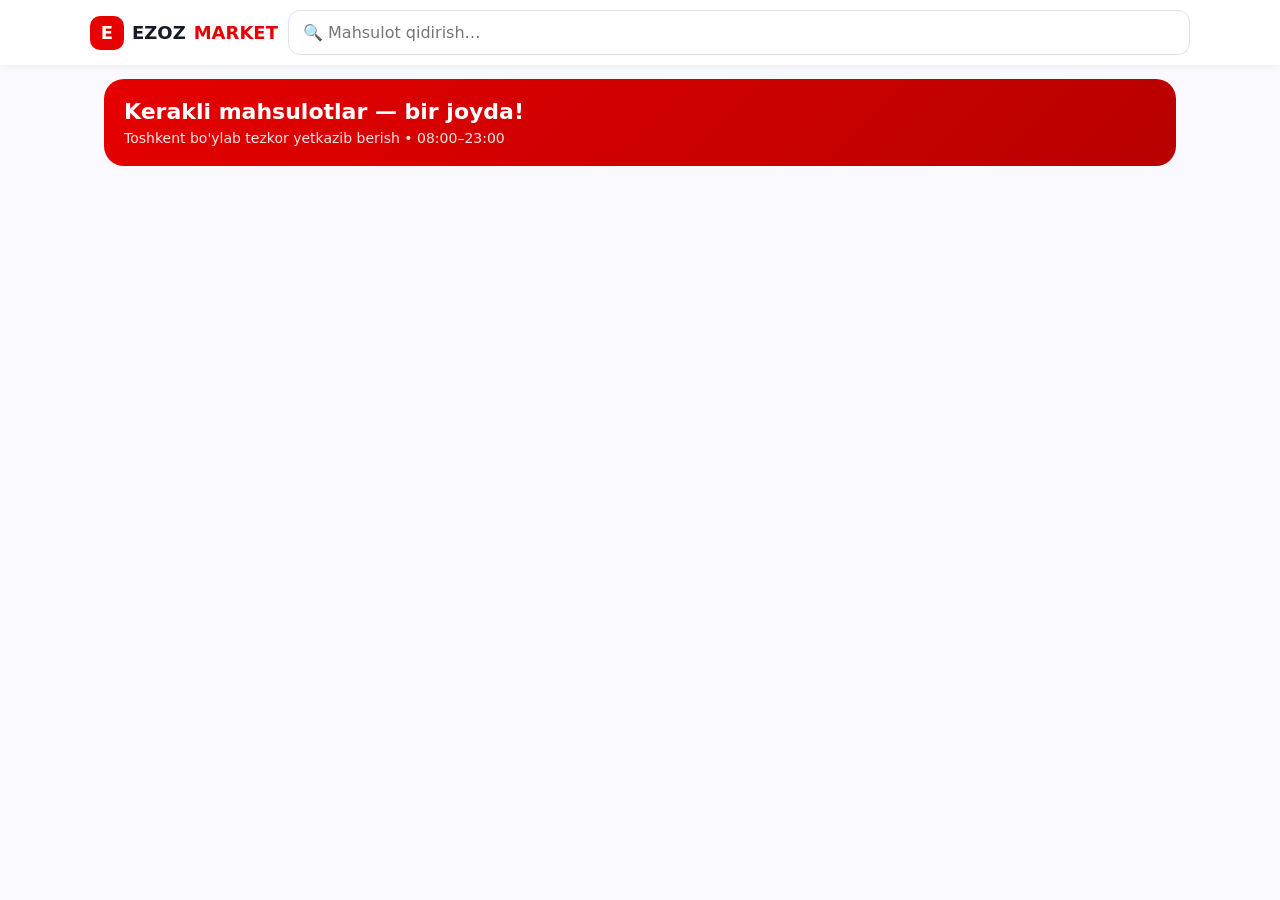
==== index.html @ 9c2b8664 "Created files" ====
<!DOCTYPE html>
<html lang="uz">

<head>
  <meta charset="utf-8">
  <meta name="viewport" content="width=device-width,initial-scale=1,viewport-fit=cover">
  <title>EZOZ MARKET — onlayn supermarket</title>
  <script src="https://telegram.org/js/telegram-web-app.js"></script>
  <style>
    :root {
      --red: #e60000;
      --dark: #b70100;
      --bg: #f9f9ff;
      --card: #fff;
      --tx: #141b2b;
      --mut: #6b7280;
      --soft: #e9edff;
      --ok: #006645
    }

    * {
      box-sizing: border-box;
      margin: 0
    }

    body {
      font-family: system-ui, -apple-system, "Segoe UI", sans-serif;
      background: var(--bg);
      color: var(--tx);
      padding-bottom: 90px
    }

    header {
      background: #fff;
      position: sticky;
      top: 0;
      z-index: 5;
      box-shadow: 0 1px 8px #0001;
      padding: 10px 14px
    }

    .top {
      display: flex;
      align-items: center;
      gap: 10px;
      max-width: 1100px;
      margin: auto
    }

    .logo {
      display: flex;
      align-items: center;
      gap: 8px;
      font-weight: 900;
      font-size: 18px;
      white-space: nowrap
    }

    .logo i {
      background: var(--red);
      color: #fff;
      border-radius: 10px;
      width: 34px;
      height: 34px;
      display: grid;
      place-items: center;
      font-style: normal
    }

    .logo b {
      color: var(--red)
    }

    input,
    textarea,
    select {
      width: 100%;
      padding: 12px 14px;
      border: 1.5px solid #dde3f5;
      border-radius: 12px;
      font: inherit;
      background: #fff
    }

    input:focus,
    textarea:focus {
      outline: none;
      border-color: var(--red)
    }

    main {
      max-width: 1100px;
      margin: auto;
      padding: 14px
    }

    .hero {
      background: linear-gradient(135deg, var(--red), var(--dark));
      color: #fff;
      border-radius: 20px;
      padding: 20px;
      margin-bottom: 14px
    }

    .hero h1 {
      font-size: 22px;
      margin-bottom: 6px
    }

    .hero p {
      opacity: .9;
      font-size: 14px
    }

    .chips {
      display: flex;
      gap: 8px;
      overflow-x: auto;
      padding-bottom: 6px;
      margin-bottom: 12px
    }

    .chip {
      border: 0;
      background: #fff;
      padding: 9px 15px;
      border-radius: 99px;
      font: 600 14px inherit;
      white-space: nowrap;
      cursor: pointer;
      box-shadow: 0 1px 4px #0001
    }

    .chip.on {
      background: var(--red);
      color: #fff
    }

    .grid {
      display: grid;
      grid-template-columns: repeat(auto-fill, minmax(160px, 1fr));
      gap: 12px
    }

    .p {
      background: var(--card);
      border-radius: 18px;
      padding: 12px;
      display: flex;
      flex-direction: column;
      box-shadow: 0 1px 6px #0000000d
    }

    .p .e {
      background: var(--soft);
      border-radius: 14px;
      height: 90px;
      display: grid;
      place-items: center;
      font-size: 46px;
      margin-bottom: 8px
    }

    .p small {
      color: var(--mut);
      font-size: 12px
    }

    .p h3 {
      font-size: 14px;
      margin: 2px 0 6px;
      flex: 1;
      line-height: 1.3
    }

    .p .pr {
      font-weight: 800;
      margin-bottom: 8px
    }

    .btn {
      border: 0;
      background: var(--red);
      color: #fff;
      padding: 11px;
      border-radius: 12px;
      font: 700 14px inherit;
      cursor: pointer;
      width: 100%
    }

    .btn:disabled {
      opacity: .5
    }

    .qty {
      display: flex;
      align-items: center;
      justify-content: space-between;
      background: var(--soft);
      border-radius: 12px
    }

    .qty button {
      border: 0;
      background: none;
      font: 700 20px inherit;
      width: 42px;
      height: 40px;
      cursor: pointer;
      color: var(--dark)
    }

    .bar {
      position: fixed;
      left: 0;
      right: 0;
      bottom: 0;
      padding: 12px 14px calc(12px + env(safe-area-inset-bottom));
      background: #fff;
      box-shadow: 0 -2px 12px #0002;
      z-index: 6;
      display: none
    }

    .bar .btn {
      max-width: 1100px;
      margin: auto;
      display: flex;
      justify-content: space-between;
      padding: 14px 18px;
      font-size: 16px
    }

    .sheet {
      position: fixed;
      inset: 0;
      background: #0007;
      z-index: 10;
      display: none;
      align-items: flex-end;
      justify-content: center
    }

    .sheet.on {
      display: flex
    }

    .sh {
      background: var(--bg);
      width: 100%;
      max-width: 560px;
      max-height: 92vh;
      overflow: auto;
      border-radius: 22px 22px 0 0;
      padding: 18px
    }

    .sh h2 {
      margin-bottom: 12px;
      display: flex;
      justify-content: space-between;
      align-items: center
    }

    .x {
      border: 0;
      background: var(--soft);
      width: 34px;
      height: 34px;
      border-radius: 50%;
      font-size: 16px;
      cursor: pointer
    }

    .row {
      display: flex;
      gap: 10px;
      align-items: center;
      background: #fff;
      border-radius: 14px;
      padding: 10px;
      margin-bottom: 8px
    }

    .row .n {
      flex: 1;
      font-size: 14px;
      font-weight: 600
    }

    .row .n small {
      display: block;
      color: var(--mut);
      font-weight: 400
    }

    .row .qty {
      width: 116px
    }

    .sum {
      background: #fff;
      border-radius: 14px;
      padding: 12px;
      margin: 12px 0;
      font-size: 14px
    }

    .sum div {
      display: flex;
      justify-content: space-between;
      padding: 3px 0
    }

    .sum .t {
      font-weight: 900;
      font-size: 18px;
      color: var(--dark);
      border-top: 1px dashed #ccd;
      margin-top: 6px;
      padding-top: 8px
    }

    label {
      display: block;
      font: 600 13px inherit;
      margin: 10px 0 5px;
      color: #444
    }

    .pay {
      display: grid;
      grid-template-columns: 1fr 1fr;
      gap: 8px
    }

    .pay label {
      margin: 0;
      border: 1.5px solid #dde3f5;
      border-radius: 12px;
      padding: 11px;
      text-align: center;
      cursor: pointer;
      background: #fff
    }

    .pay input {
      display: none
    }

    .pay input:checked+span {
      color: var(--red);
      font-weight: 800
    }

    .pay label:has(input:checked) {
      border-color: var(--red);
      background: #fff0f0
    }

    .steps {
      display: flex;
      justify-content: space-between;
      margin: 18px 0
    }

    .st {
      flex: 1;
      text-align: center;
      font-size: 11px;
      color: var(--mut);
      position: relative
    }

    .st:before {
      content: "";
      position: absolute;
      top: 13px;
      left: -50%;
      width: 100%;
      height: 3px;
      background: #dde3f5
    }

    .st:first-child:before {
      display: none
    }

    .st i {
      display: grid;
      place-items: center;
      width: 28px;
      height: 28px;
      border-radius: 50%;
      background: #dde3f5;
      margin: 0 auto 5px;
      position: relative;
      font-style: normal;
      font-size: 13px
    }

    .st.d i,
    .st.d:before {
      background: var(--ok);
      color: #fff
    }

    .st.d {
      color: var(--ok);
      font-weight: 700
    }

    .st.c i {
      background: var(--red);
      color: #fff
    }

    .st.c {
      color: var(--red);
      font-weight: 700
    }

    .empty {
      text-align: center;
      color: var(--mut);
      padding: 40px 0
    }

    .tgb {
      display: block;
      text-align: center;
      background: #229ed9;
      color: #fff;
      padding: 12px;
      border-radius: 12px;
      text-decoration: none;
      font-weight: 700;
      margin-top: 12px
    }
  </style>
</head>

<body>
  <header>
    <div class="top">
      <div class="logo"><i>E</i>EZOZ <b>MARKET</b></div>
      <input id="q" placeholder="🔍 Mahsulot qidirish…">
    </div>
  </header>

  <main>
    <div class="hero">
      <h1>Kerakli mahsulotlar — bir joyda!</h1>
      <p id="heroP">Toshkent bo'ylab tezkor yetkazib berish • 08:00–23:00</p>
    </div>
    <div id="track" style="display:none"></div>
    <div class="chips" id="chips"></div>
    <div class="grid" id="grid"></div>
  </main>

  <div class="bar" id="bar"><button class="btn" onclick="openCart()"><span>🛒 Savat · <span id="bc">0</span>
        ta</span><span id="bt">0 so'm</span></button></div>

  <div class="sheet" id="cartSheet" onclick="if(event.target===this)closeS()">
    <div class="sh">
      <h2>🛒 Savat <button class="x" onclick="closeS()">✕</button></h2>
      <div id="cartList"></div>
      <div class="sum" id="sum"></div>
      <div id="form">
        <label>Ism</label><input id="fn" autocomplete="name">
        <label>Telefon</label><input id="fp" type="tel" placeholder="+998 90 123 45 67" autocomplete="tel">
        <label>Manzil (ko'cha, uy, xonadon, mo'ljal)</label><textarea id="fa" rows="2"></textarea>
        <label>Kuryer uchun izoh (ixtiyoriy)</label><input id="fc" placeholder="Masalan: domofon kodi 45K">
        <label>To'lov usuli</label>
        <div class="pay">
          <label><input type="radio" name="pay" value="cash" checked><span>💵 Naqd pul</span></label>
          <label><input type="radio" name="pay" value="card"><span>💳 Karta orqali</span></label>
        </div>
        <button class="btn" id="go" style="margin-top:16px;padding:15px;font-size:16px" onclick="order()">Buyurtma
          berish</button>
        <p id="err" style="color:var(--red);font-size:13px;margin-top:8px"></p>
      </div>
    </div>
  </div>

  <script>
    const tg = window.Telegram && Telegram.WebApp; if (tg) { tg.ready(); tg.expand() }
    const $ = id => document.getElementById(id), fmt = n => n.toLocaleString("ru-RU").replace(/,/g, " ") + " so'm";
    const ls = { get: k => { try { return JSON.parse(localStorage.getItem(k)) } catch (e) { return null } }, set: (k, v) => { try { localStorage.setItem(k, JSON.stringify(v)) } catch (e) { } } };
    let P = [], cart = ls.get("cart") || {}, cat = "Barchasi", cfg = { fee: 10000, free_from: 150000 }, timer;

    async function init() {
      cfg = await (await fetch("/api/config")).json();
      P = await (await fetch("/api/products")).json();
      $("heroP").textContent = `${cfg.free_from.toLocaleString("ru-RU")} so'mdan yuqori buyurtmada yetkazish bepul • ${cfg.phone}`;
      const u = ls.get("user") || {}; $("fn").value = u.name || (tg && tg.initDataUnsafe.user ? tg.initDataUnsafe.user.first_name : "") || ""; $("fp").value = u.phone || ""; $("fa").value = u.address || "";
      cart = Object.fromEntries(Object.entries(cart).filter(([id]) => P.some(p => p.id == id)));
      draw(); bar(); const lo = ls.get("last"); if (lo) track(lo)
    }
    function draw() {
      const cats = ["Barchasi", ...new Set(P.map(p => p.category))];
      $("chips").innerHTML = cats.map(c => `<button class="chip ${c == cat ? "on" : ""}" onclick="cat='${c.replace(/'/g, "\\'")}';draw()">${c}</button>`).join("");
      const s = $("q").value.toLowerCase();
      const L = P.filter(p => (cat == "Barchasi" || p.category == cat) && p.name.toLowerCase().includes(s));
      $("grid").innerHTML = L.length ? L.map(p => `<div class="p"><div class="e">${p.emoji}</div><small>${p.category}</small><h3>${p.name}</h3><div class="pr">${fmt(p.price)}</div>${ctl(p.id)}</div>`).join("") : `<div class="empty" style="grid-column:1/-1">Hech narsa topilmadi</div>`;
    }
    const ctl = id => cart[id] ? `<div class="qty"><button onclick="add(${id},-1)">−</button><b>${cart[id]}</b><button onclick="add(${id},1)">+</button></div>` : `<button class="btn" onclick="add(${id},1)">Savatga</button>`;
    function add(id, d) { cart[id] = (cart[id] || 0) + d; if (cart[id] <= 0) delete cart[id]; ls.set("cart", cart); draw(); bar(); if ($("cartSheet").classList.contains("on")) openCart() }
    const sub = () => Object.entries(cart).reduce((s, [id, q]) => s + P.find(p => p.id == id).price * q, 0);
    function bar() { const n = Object.values(cart).reduce((a, b) => a + b, 0); $("bar").style.display = n ? "block" : "none"; $("bc").textContent = n; $("bt").textContent = fmt(sub()) }
    function openCart() {
      const ids = Object.keys(cart);
      if (!ids.length) { closeS(); return }
      $("cartList").innerHTML = ids.map(id => { const p = P.find(x => x.id == id); return `<div class="row"><span style="font-size:28px">${p.emoji}</span><div class="n">${p.name}<small>${fmt(p.price)}</small></div><div class="qty"><button onclick="add(${id},-1)">−</button><b>${cart[id]}</b><button onclick="add(${id},1)">+</button></div></div>` }).join("");
      const s = sub(), f = s >= cfg.free_from ? 0 : cfg.fee;
      $("sum").innerHTML = `<div><span>Mahsulotlar</span><span>${fmt(s)}</span></div><div><span>Yetkazib berish</span><span>${f ? fmt(f) : "Bepul 🎉"}</span></div><div class="t"><span>Jami</span><span>${fmt(s + f)}</span></div>`;
      $("cartSheet").classList.add("on")
    }
    const closeS = () => $("cartSheet").classList.remove("on");
    async function order() {
      $("err").textContent = ""; $("go").disabled = true;
      const body = {
        name: $("fn").value, phone: $("fp").value, address: $("fa").value, comment: $("fc").value,
        payment: document.querySelector("[name=pay]:checked").value, initData: tg ? tg.initData : "",
        items: Object.entries(cart).map(([id, qty]) => ({ id: +id, qty }))
      };
      try {
        const r = await fetch("/api/order", { method: "POST", headers: { "Content-Type": "application/json" }, body: JSON.stringify(body) });
        const d = await r.json(); if (!r.ok) throw new Error(d.error || "Xatolik");
        ls.set("user", { name: body.name, phone: body.phone, address: body.address });
        const o = { id: d.id, phone: body.phone, linked: d.linked }; ls.set("last", o);
        cart = {}; ls.set("cart", cart); draw(); bar(); closeS(); track(o); scrollTo({ top: 0, behavior: "smooth" })
      } catch (e) { $("err").textContent = e.message }
      $("go").disabled = false
    }
    const STEPS = ["Yuborildi", "Qabul", "Tayyorlanmoqda", "Yo'lda", "Yetkazildi"], IDX = { new: 0, accepted: 1, preparing: 2, assigned: 2, delivering: 3, delivered: 4 };
    async function track(o) {
      clearTimeout(timer);
      try {
        const r = await fetch(`/api/order/${o.id}?phone=${encodeURIComponent(o.phone)}`); if (!r.ok) { $("track").style.display = "none"; return }
        const d = await r.json(), i = IDX[d.status] ?? 0, bad = d.status == "cancelled";
        $("track").style.display = "block";
        $("track").innerHTML = `<div class="sum" style="margin:0 0 14px"><div><b>Buyurtma #${d.id}</b><b>${fmt(d.total)}</b></div>
      ${bad ? `<p style="color:var(--red);font-weight:700;margin:8px 0">❌ Bekor qilindi</p>` : `<div class="steps">${STEPS.map((s, k) => `<div class="st ${k < i || d.status == "delivered" ? "d" : k == i ? "c" : ""}"><i>${k < i || d.status == "delivered" ? "✓" : k + 1}</i>${s}</div>`).join("")}</div>
      <p style="text-align:center;font-weight:700">${d.text}</p>`}
      ${d.courier ? `<p style="text-align:center;font-size:14px;margin-top:6px">🧑‍✈️ Kuryer: ${d.courier.name} ${d.courier.phone ? `<a href="tel:${d.courier.phone}">${d.courier.phone}</a>` : ""}</p>` : ""}
      ${d.status == "delivered" || bad ? `<button class="x" style="width:auto;padding:0 14px;margin-top:8px" onclick="ls.set('last',null);$('track').style.display='none'">Yopish</button>` : ""}</div>`;
        if (d.status != "delivered" && !bad) timer = setTimeout(() => track(o), 8000)
      } catch (e) { timer = setTimeout(() => track(o), 15000) }
    }
    $("q").oninput = draw; init();
  </script>
</body>

</html>
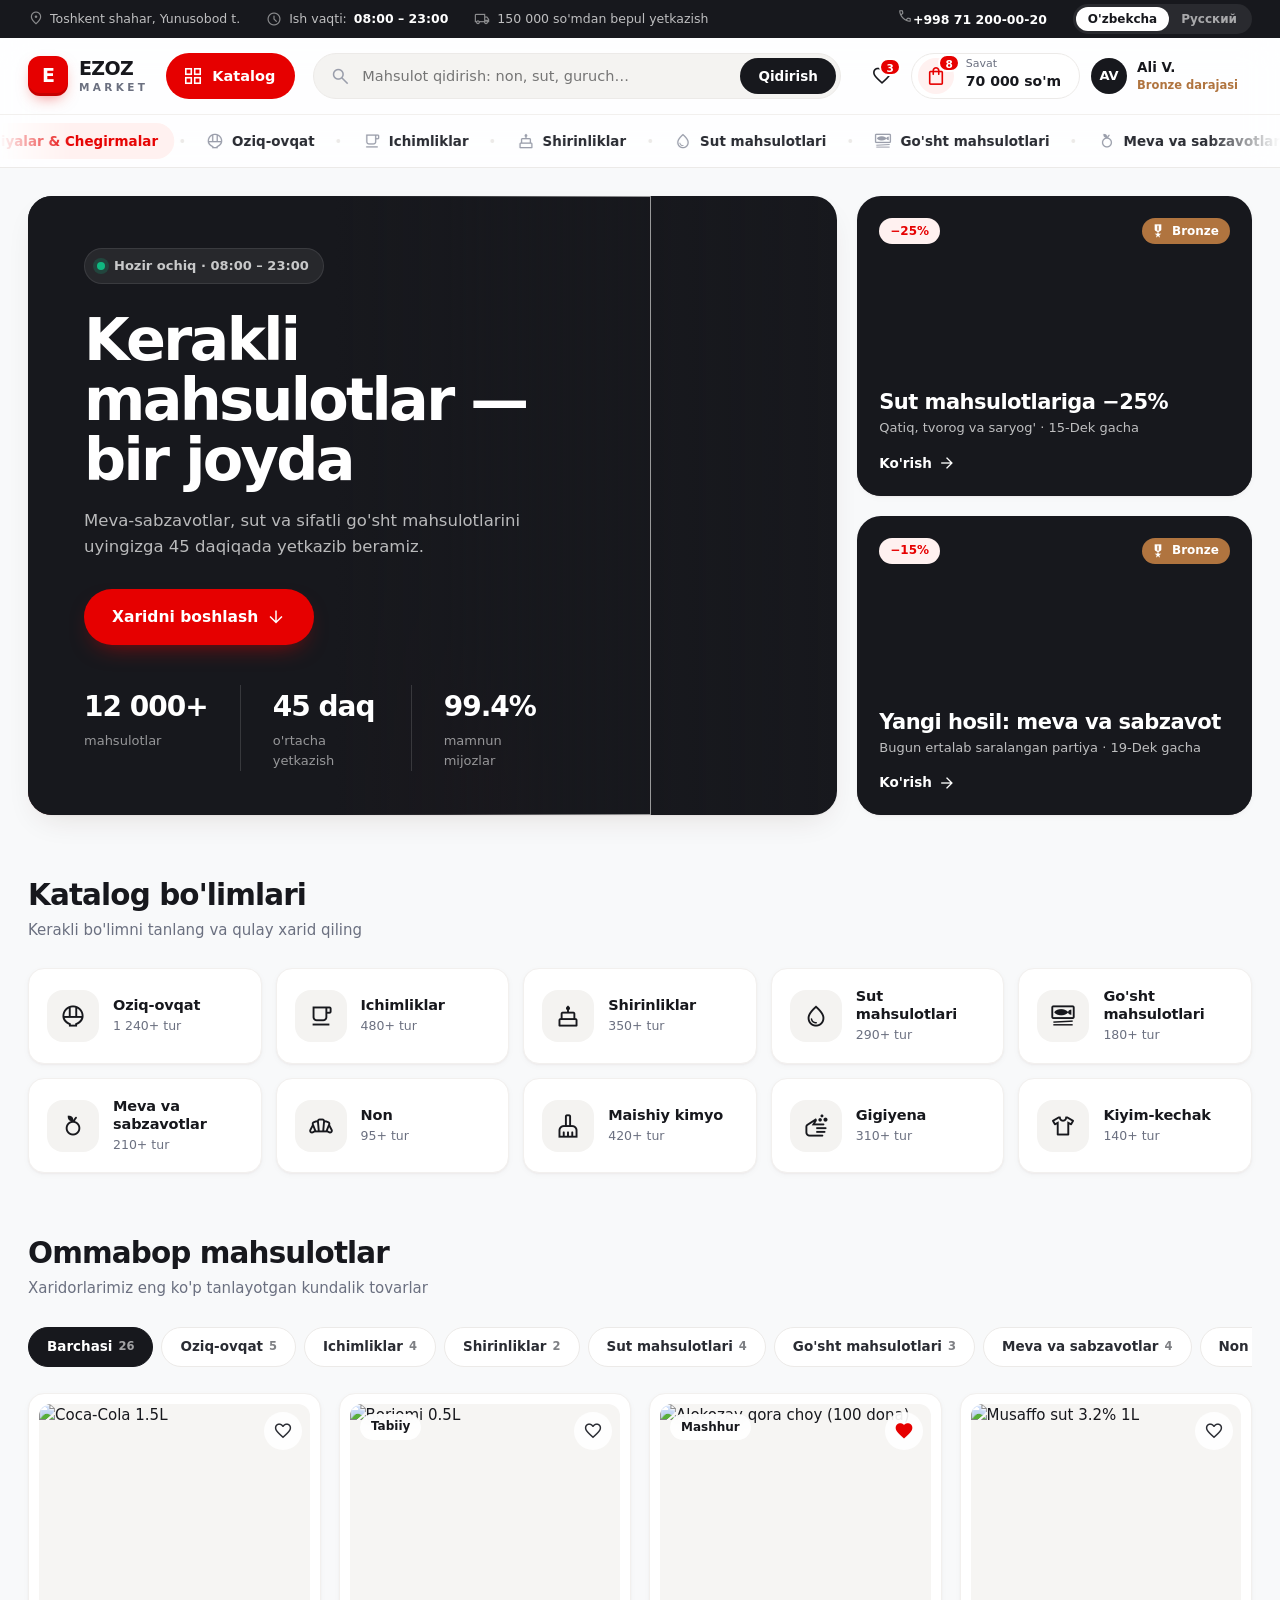
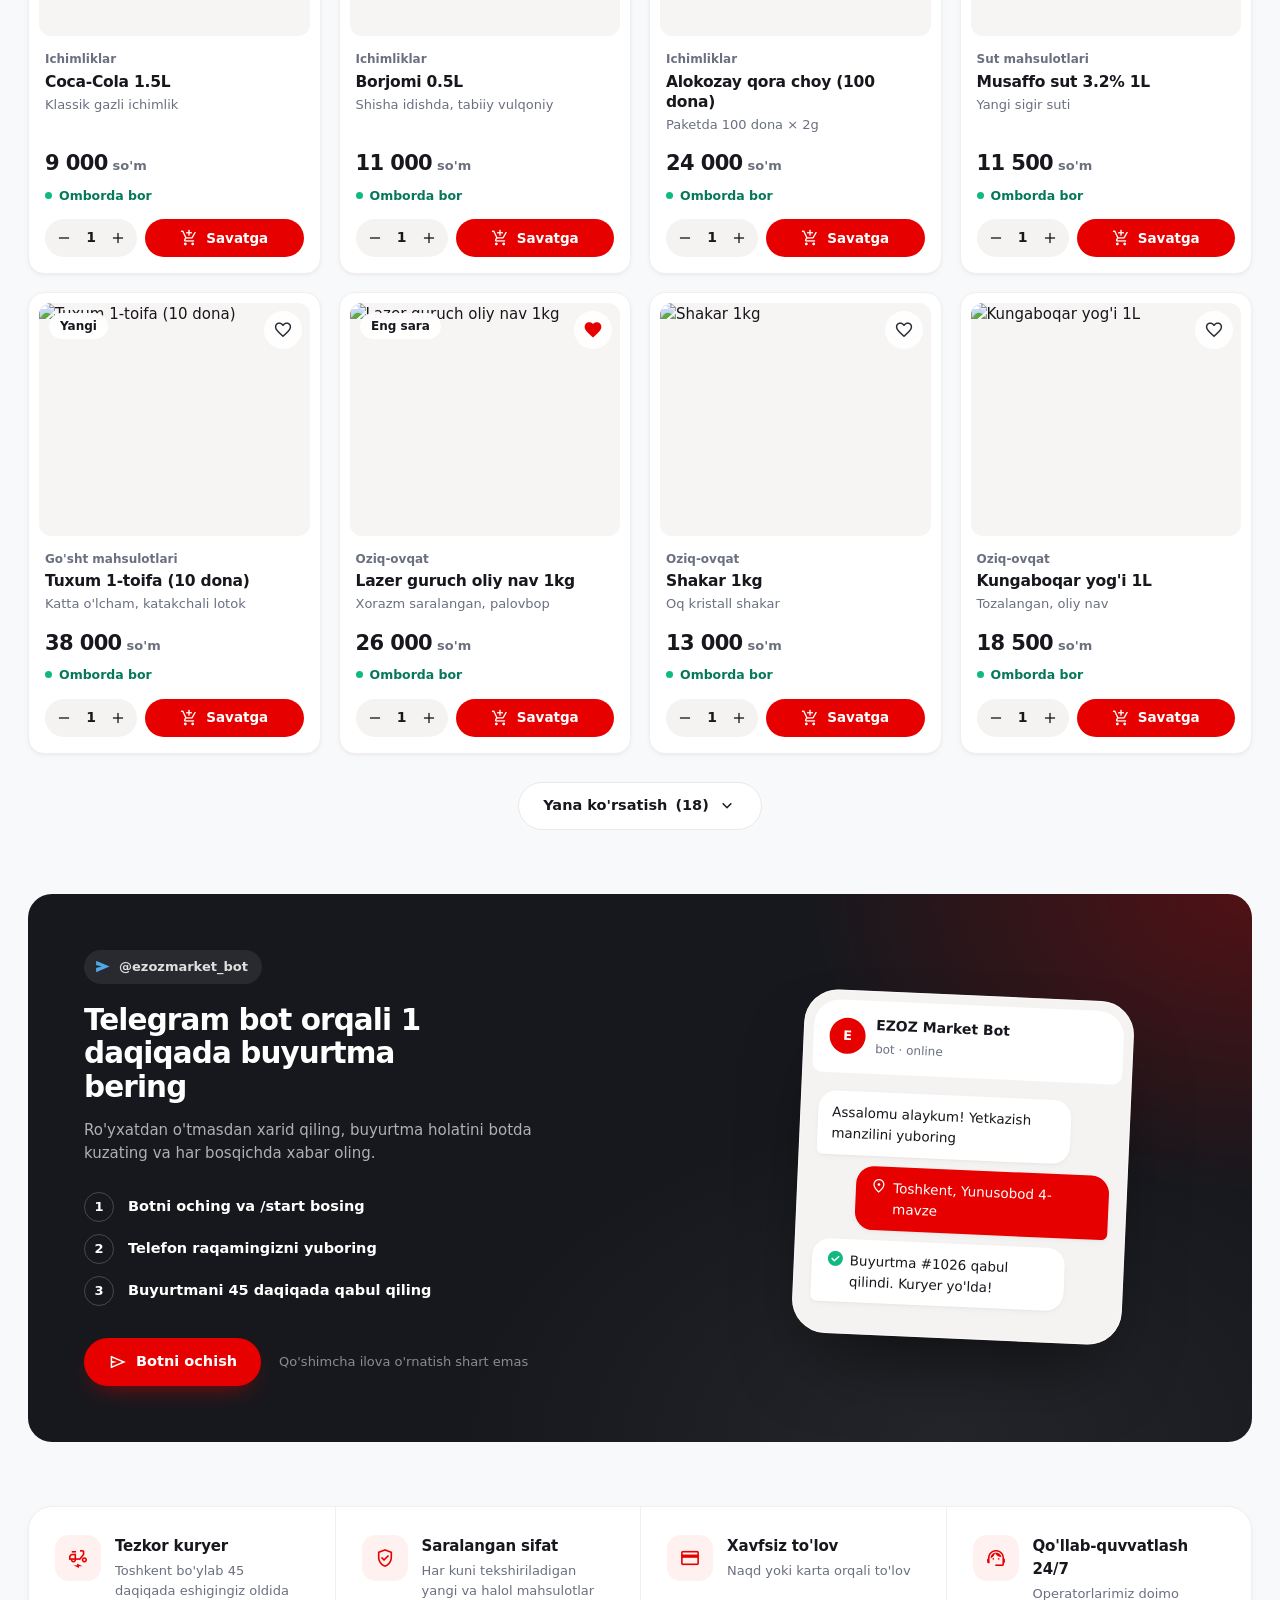
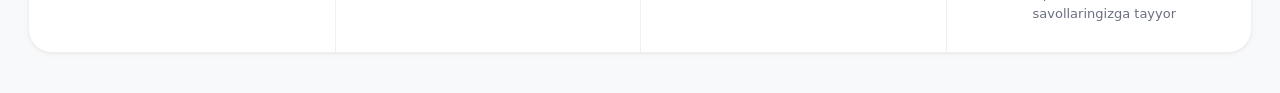
==== commit f5a578af: "ghgh" ====
--- a/index.html
+++ b/index.html
@@ -2,555 +2,33 @@
 <html lang="uz">
 
 <head>
-  <meta charset="utf-8">
-  <meta name="viewport" content="width=device-width,initial-scale=1,viewport-fit=cover">
-  <title>EZOZ MARKET — onlayn supermarket</title>
-  <script src="https://telegram.org/js/telegram-web-app.js"></script>
-  <style>
-    :root {
-      --red: #e60000;
-      --dark: #b70100;
-      --bg: #f9f9ff;
-      --card: #fff;
-      --tx: #141b2b;
-      --mut: #6b7280;
-      --soft: #e9edff;
-      --ok: #006645
-    }
-
-    * {
-      box-sizing: border-box;
-      margin: 0
-    }
-
-    body {
-      font-family: system-ui, -apple-system, "Segoe UI", sans-serif;
-      background: var(--bg);
-      color: var(--tx);
-      padding-bottom: 90px
-    }
-
-    header {
-      background: #fff;
-      position: sticky;
-      top: 0;
-      z-index: 5;
-      box-shadow: 0 1px 8px #0001;
-      padding: 10px 14px
-    }
-
-    .top {
-      display: flex;
-      align-items: center;
-      gap: 10px;
-      max-width: 1100px;
-      margin: auto
-    }
-
-    .logo {
-      display: flex;
-      align-items: center;
-      gap: 8px;
-      font-weight: 900;
-      font-size: 18px;
-      white-space: nowrap
-    }
-
-    .logo i {
-      background: var(--red);
-      color: #fff;
-      border-radius: 10px;
-      width: 34px;
-      height: 34px;
-      display: grid;
-      place-items: center;
-      font-style: normal
-    }
-
-    .logo b {
-      color: var(--red)
-    }
-
-    input,
-    textarea,
-    select {
-      width: 100%;
-      padding: 12px 14px;
-      border: 1.5px solid #dde3f5;
-      border-radius: 12px;
-      font: inherit;
-      background: #fff
-    }
-
-    input:focus,
-    textarea:focus {
-      outline: none;
-      border-color: var(--red)
-    }
-
-    main {
-      max-width: 1100px;
-      margin: auto;
-      padding: 14px
-    }
-
-    .hero {
-      background: linear-gradient(135deg, var(--red), var(--dark));
-      color: #fff;
-      border-radius: 20px;
-      padding: 20px;
-      margin-bottom: 14px
-    }
-
-    .hero h1 {
-      font-size: 22px;
-      margin-bottom: 6px
-    }
-
-    .hero p {
-      opacity: .9;
-      font-size: 14px
-    }
-
-    .chips {
-      display: flex;
-      gap: 8px;
-      overflow-x: auto;
-      padding-bottom: 6px;
-      margin-bottom: 12px
-    }
-
-    .chip {
-      border: 0;
-      background: #fff;
-      padding: 9px 15px;
-      border-radius: 99px;
-      font: 600 14px inherit;
-      white-space: nowrap;
-      cursor: pointer;
-      box-shadow: 0 1px 4px #0001
-    }
-
-    .chip.on {
-      background: var(--red);
-      color: #fff
-    }
-
-    .grid {
-      display: grid;
-      grid-template-columns: repeat(auto-fill, minmax(160px, 1fr));
-      gap: 12px
-    }
-
-    .p {
-      background: var(--card);
-      border-radius: 18px;
-      padding: 12px;
-      display: flex;
-      flex-direction: column;
-      box-shadow: 0 1px 6px #0000000d
-    }
-
-    .p .e {
-      background: var(--soft);
-      border-radius: 14px;
-      height: 90px;
-      display: grid;
-      place-items: center;
-      font-size: 46px;
-      margin-bottom: 8px
-    }
-
-    .p small {
-      color: var(--mut);
-      font-size: 12px
-    }
-
-    .p h3 {
-      font-size: 14px;
-      margin: 2px 0 6px;
-      flex: 1;
-      line-height: 1.3
-    }
-
-    .p .pr {
-      font-weight: 800;
-      margin-bottom: 8px
-    }
-
-    .btn {
-      border: 0;
-      background: var(--red);
-      color: #fff;
-      padding: 11px;
-      border-radius: 12px;
-      font: 700 14px inherit;
-      cursor: pointer;
-      width: 100%
-    }
-
-    .btn:disabled {
-      opacity: .5
-    }
-
-    .qty {
-      display: flex;
-      align-items: center;
-      justify-content: space-between;
-      background: var(--soft);
-      border-radius: 12px
-    }
-
-    .qty button {
-      border: 0;
-      background: none;
-      font: 700 20px inherit;
-      width: 42px;
-      height: 40px;
-      cursor: pointer;
-      color: var(--dark)
-    }
-
-    .bar {
-      position: fixed;
-      left: 0;
-      right: 0;
-      bottom: 0;
-      padding: 12px 14px calc(12px + env(safe-area-inset-bottom));
-      background: #fff;
-      box-shadow: 0 -2px 12px #0002;
-      z-index: 6;
-      display: none
-    }
-
-    .bar .btn {
-      max-width: 1100px;
-      margin: auto;
-      display: flex;
-      justify-content: space-between;
-      padding: 14px 18px;
-      font-size: 16px
-    }
-
-    .sheet {
-      position: fixed;
-      inset: 0;
-      background: #0007;
-      z-index: 10;
-      display: none;
-      align-items: flex-end;
-      justify-content: center
-    }
-
-    .sheet.on {
-      display: flex
-    }
-
-    .sh {
-      background: var(--bg);
-      width: 100%;
-      max-width: 560px;
-      max-height: 92vh;
-      overflow: auto;
-      border-radius: 22px 22px 0 0;
-      padding: 18px
-    }
-
-    .sh h2 {
-      margin-bottom: 12px;
-      display: flex;
-      justify-content: space-between;
-      align-items: center
-    }
-
-    .x {
-      border: 0;
-      background: var(--soft);
-      width: 34px;
-      height: 34px;
-      border-radius: 50%;
-      font-size: 16px;
-      cursor: pointer
-    }
-
-    .row {
-      display: flex;
-      gap: 10px;
-      align-items: center;
-      background: #fff;
-      border-radius: 14px;
-      padding: 10px;
-      margin-bottom: 8px
-    }
-
-    .row .n {
-      flex: 1;
-      font-size: 14px;
-      font-weight: 600
-    }
-
-    .row .n small {
-      display: block;
-      color: var(--mut);
-      font-weight: 400
-    }
-
-    .row .qty {
-      width: 116px
-    }
-
-    .sum {
-      background: #fff;
-      border-radius: 14px;
-      padding: 12px;
-      margin: 12px 0;
-      font-size: 14px
-    }
-
-    .sum div {
-      display: flex;
-      justify-content: space-between;
-      padding: 3px 0
-    }
-
-    .sum .t {
-      font-weight: 900;
-      font-size: 18px;
-      color: var(--dark);
-      border-top: 1px dashed #ccd;
-      margin-top: 6px;
-      padding-top: 8px
-    }
-
-    label {
-      display: block;
-      font: 600 13px inherit;
-      margin: 10px 0 5px;
-      color: #444
-    }
-
-    .pay {
-      display: grid;
-      grid-template-columns: 1fr 1fr;
-      gap: 8px
-    }
-
-    .pay label {
-      margin: 0;
-      border: 1.5px solid #dde3f5;
-      border-radius: 12px;
-      padding: 11px;
-      text-align: center;
-      cursor: pointer;
-      background: #fff
-    }
-
-    .pay input {
-      display: none
-    }
-
-    .pay input:checked+span {
-      color: var(--red);
-      font-weight: 800
-    }
-
-    .pay label:has(input:checked) {
-      border-color: var(--red);
-      background: #fff0f0
-    }
-
-    .steps {
-      display: flex;
-      justify-content: space-between;
-      margin: 18px 0
-    }
-
-    .st {
-      flex: 1;
-      text-align: center;
-      font-size: 11px;
-      color: var(--mut);
-      position: relative
-    }
-
-    .st:before {
-      content: "";
-      position: absolute;
-      top: 13px;
-      left: -50%;
-      width: 100%;
-      height: 3px;
-      background: #dde3f5
-    }
-
-    .st:first-child:before {
-      display: none
-    }
-
-    .st i {
-      display: grid;
-      place-items: center;
-      width: 28px;
-      height: 28px;
-      border-radius: 50%;
-      background: #dde3f5;
-      margin: 0 auto 5px;
-      position: relative;
-      font-style: normal;
-      font-size: 13px
-    }
-
-    .st.d i,
-    .st.d:before {
-      background: var(--ok);
-      color: #fff
-    }
-
-    .st.d {
-      color: var(--ok);
-      font-weight: 700
-    }
-
-    .st.c i {
-      background: var(--red);
-      color: #fff
-    }
-
-    .st.c {
-      color: var(--red);
-      font-weight: 700
-    }
-
-    .empty {
-      text-align: center;
-      color: var(--mut);
-      padding: 40px 0
-    }
-
-    .tgb {
-      display: block;
-      text-align: center;
-      background: #229ed9;
-      color: #fff;
-      padding: 12px;
-      border-radius: 12px;
-      text-decoration: none;
-      font-weight: 700;
-      margin-top: 12px
-    }
-  </style>
+    <meta charset="utf-8">
+    <meta name="viewport" content="width=device-width, initial-scale=1, viewport-fit=cover">
+    <meta name="theme-color" content="#17181D">
+    <title>EZOZ MARKET — Onlayn supermarket</title>
+    <link rel="preconnect" href="https://fonts.googleapis.com">
+    <link rel="preconnect" href="https://fonts.gstatic.com" crossorigin>
+    <link href="https://fonts.googleapis.com/css2?family=Plus+Jakarta+Sans:wght@400;500;600;700;800&display=swap"
+        rel="stylesheet">
+    <link
+        href="https://fonts.googleapis.com/css2?family=Material+Symbols+Outlined:opsz,wght,FILL,GRAD@20..48,100..700,0..1,-50..200&display=block"
+        rel="stylesheet">
+    <link rel="stylesheet" href="assets/css/ezoz.css">
+    <link rel="stylesheet" href="assets/css/home.css">
+    <link rel="icon"
+        href="data:image/svg+xml,%3Csvg xmlns='http://www.w3.org/2000/svg' viewBox='0 0 32 32'%3E%3Crect width='32' height='32' rx='9' fill='%23E60000'/%3E%3Ctext x='16' y='22.5' font-family='Arial' font-weight='800' font-size='18' fill='white' text-anchor='middle'%3EE%3C/text%3E%3C/svg%3E">
 </head>
 
-<body>
-  <header>
-    <div class="top">
-      <div class="logo"><i>E</i>EZOZ <b>MARKET</b></div>
-      <input id="q" placeholder="🔍 Mahsulot qidirish…">
-    </div>
-  </header>
-
-  <main>
-    <div class="hero">
-      <h1>Kerakli mahsulotlar — bir joyda!</h1>
-      <p id="heroP">Toshkent bo'ylab tezkor yetkazib berish • 08:00–23:00</p>
-    </div>
-    <div id="track" style="display:none"></div>
-    <div class="chips" id="chips"></div>
-    <div class="grid" id="grid"></div>
-  </main>
-
-  <div class="bar" id="bar"><button class="btn" onclick="openCart()"><span>🛒 Savat · <span id="bc">0</span>
-        ta</span><span id="bt">0 so'm</span></button></div>
-
-  <div class="sheet" id="cartSheet" onclick="if(event.target===this)closeS()">
-    <div class="sh">
-      <h2>🛒 Savat <button class="x" onclick="closeS()">✕</button></h2>
-      <div id="cartList"></div>
-      <div class="sum" id="sum"></div>
-      <div id="form">
-        <label>Ism</label><input id="fn" autocomplete="name">
-        <label>Telefon</label><input id="fp" type="tel" placeholder="+998 90 123 45 67" autocomplete="tel">
-        <label>Manzil (ko'cha, uy, xonadon, mo'ljal)</label><textarea id="fa" rows="2"></textarea>
-        <label>Kuryer uchun izoh (ixtiyoriy)</label><input id="fc" placeholder="Masalan: domofon kodi 45K">
-        <label>To'lov usuli</label>
-        <div class="pay">
-          <label><input type="radio" name="pay" value="cash" checked><span>💵 Naqd pul</span></label>
-          <label><input type="radio" name="pay" value="card"><span>💳 Karta orqali</span></label>
-        </div>
-        <button class="btn" id="go" style="margin-top:16px;padding:15px;font-size:16px" onclick="order()">Buyurtma
-          berish</button>
-        <p id="err" style="color:var(--red);font-size:13px;margin-top:8px"></p>
-      </div>
-    </div>
-  </div>
-
-  <script>
-    const tg = window.Telegram && Telegram.WebApp; if (tg) { tg.ready(); tg.expand() }
-    const $ = id => document.getElementById(id), fmt = n => n.toLocaleString("ru-RU").replace(/,/g, " ") + " so'm";
-    const ls = { get: k => { try { return JSON.parse(localStorage.getItem(k)) } catch (e) { return null } }, set: (k, v) => { try { localStorage.setItem(k, JSON.stringify(v)) } catch (e) { } } };
-    let P = [], cart = ls.get("cart") || {}, cat = "Barchasi", cfg = { fee: 10000, free_from: 150000 }, timer;
-
-    async function init() {
-      cfg = await (await fetch("/api/config")).json();
-      P = await (await fetch("/api/products")).json();
-      $("heroP").textContent = `${cfg.free_from.toLocaleString("ru-RU")} so'mdan yuqori buyurtmada yetkazish bepul • ${cfg.phone}`;
-      const u = ls.get("user") || {}; $("fn").value = u.name || (tg && tg.initDataUnsafe.user ? tg.initDataUnsafe.user.first_name : "") || ""; $("fp").value = u.phone || ""; $("fa").value = u.address || "";
-      cart = Object.fromEntries(Object.entries(cart).filter(([id]) => P.some(p => p.id == id)));
-      draw(); bar(); const lo = ls.get("last"); if (lo) track(lo)
-    }
-    function draw() {
-      const cats = ["Barchasi", ...new Set(P.map(p => p.category))];
-      $("chips").innerHTML = cats.map(c => `<button class="chip ${c == cat ? "on" : ""}" onclick="cat='${c.replace(/'/g, "\\'")}';draw()">${c}</button>`).join("");
-      const s = $("q").value.toLowerCase();
-      const L = P.filter(p => (cat == "Barchasi" || p.category == cat) && p.name.toLowerCase().includes(s));
-      $("grid").innerHTML = L.length ? L.map(p => `<div class="p"><div class="e">${p.emoji}</div><small>${p.category}</small><h3>${p.name}</h3><div class="pr">${fmt(p.price)}</div>${ctl(p.id)}</div>`).join("") : `<div class="empty" style="grid-column:1/-1">Hech narsa topilmadi</div>`;
-    }
-    const ctl = id => cart[id] ? `<div class="qty"><button onclick="add(${id},-1)">−</button><b>${cart[id]}</b><button onclick="add(${id},1)">+</button></div>` : `<button class="btn" onclick="add(${id},1)">Savatga</button>`;
-    function add(id, d) { cart[id] = (cart[id] || 0) + d; if (cart[id] <= 0) delete cart[id]; ls.set("cart", cart); draw(); bar(); if ($("cartSheet").classList.contains("on")) openCart() }
-    const sub = () => Object.entries(cart).reduce((s, [id, q]) => s + P.find(p => p.id == id).price * q, 0);
-    function bar() { const n = Object.values(cart).reduce((a, b) => a + b, 0); $("bar").style.display = n ? "block" : "none"; $("bc").textContent = n; $("bt").textContent = fmt(sub()) }
-    function openCart() {
-      const ids = Object.keys(cart);
-      if (!ids.length) { closeS(); return }
-      $("cartList").innerHTML = ids.map(id => { const p = P.find(x => x.id == id); return `<div class="row"><span style="font-size:28px">${p.emoji}</span><div class="n">${p.name}<small>${fmt(p.price)}</small></div><div class="qty"><button onclick="add(${id},-1)">−</button><b>${cart[id]}</b><button onclick="add(${id},1)">+</button></div></div>` }).join("");
-      const s = sub(), f = s >= cfg.free_from ? 0 : cfg.fee;
-      $("sum").innerHTML = `<div><span>Mahsulotlar</span><span>${fmt(s)}</span></div><div><span>Yetkazib berish</span><span>${f ? fmt(f) : "Bepul 🎉"}</span></div><div class="t"><span>Jami</span><span>${fmt(s + f)}</span></div>`;
-      $("cartSheet").classList.add("on")
-    }
-    const closeS = () => $("cartSheet").classList.remove("on");
-    async function order() {
-      $("err").textContent = ""; $("go").disabled = true;
-      const body = {
-        name: $("fn").value, phone: $("fp").value, address: $("fa").value, comment: $("fc").value,
-        payment: document.querySelector("[name=pay]:checked").value, initData: tg ? tg.initData : "",
-        items: Object.entries(cart).map(([id, qty]) => ({ id: +id, qty }))
-      };
-      try {
-        const r = await fetch("/api/order", { method: "POST", headers: { "Content-Type": "application/json" }, body: JSON.stringify(body) });
-        const d = await r.json(); if (!r.ok) throw new Error(d.error || "Xatolik");
-        ls.set("user", { name: body.name, phone: body.phone, address: body.address });
-        const o = { id: d.id, phone: body.phone, linked: d.linked }; ls.set("last", o);
-        cart = {}; ls.set("cart", cart); draw(); bar(); closeS(); track(o); scrollTo({ top: 0, behavior: "smooth" })
-      } catch (e) { $("err").textContent = e.message }
-      $("go").disabled = false
-    }
-    const STEPS = ["Yuborildi", "Qabul", "Tayyorlanmoqda", "Yo'lda", "Yetkazildi"], IDX = { new: 0, accepted: 1, preparing: 2, assigned: 2, delivering: 3, delivered: 4 };
-    async function track(o) {
-      clearTimeout(timer);
-      try {
-        const r = await fetch(`/api/order/${o.id}?phone=${encodeURIComponent(o.phone)}`); if (!r.ok) { $("track").style.display = "none"; return }
-        const d = await r.json(), i = IDX[d.status] ?? 0, bad = d.status == "cancelled";
-        $("track").style.display = "block";
-        $("track").innerHTML = `<div class="sum" style="margin:0 0 14px"><div><b>Buyurtma #${d.id}</b><b>${fmt(d.total)}</b></div>
-      ${bad ? `<p style="color:var(--red);font-weight:700;margin:8px 0">❌ Bekor qilindi</p>` : `<div class="steps">${STEPS.map((s, k) => `<div class="st ${k < i || d.status == "delivered" ? "d" : k == i ? "c" : ""}"><i>${k < i || d.status == "delivered" ? "✓" : k + 1}</i>${s}</div>`).join("")}</div>
-      <p style="text-align:center;font-weight:700">${d.text}</p>`}
-      ${d.courier ? `<p style="text-align:center;font-size:14px;margin-top:6px">🧑‍✈️ Kuryer: ${d.courier.name} ${d.courier.phone ? `<a href="tel:${d.courier.phone}">${d.courier.phone}</a>` : ""}</p>` : ""}
-      ${d.status == "delivered" || bad ? `<button class="x" style="width:auto;padding:0 14px;margin-top:8px" onclick="ls.set('last',null);$('track').style.display='none'">Yopish</button>` : ""}</div>`;
-        if (d.status != "delivered" && !bad) timer = setTimeout(() => track(o), 8000)
-      } catch (e) { timer = setTimeout(() => track(o), 15000) }
-    }
-    $("q").oninput = draw; init();
-  </script>
+<body data-page="home">
+    <div id="shell-top"></div>
+    <main id="app" class="home"></main>
+    <div id="shell-bottom"></div>
+    <noscript>
+        <p style="padding:24px;text-align:center">EZOZ MARKET ishlashi uchun JavaScript yoqilgan bo'lishi kerak.</p>
+    </noscript>
+    <script src="assets/js/store.js"></script>
+    <script src="assets/js/shop.js"></script>
+    <script src="assets/js/home.js"></script>
 </body>
 
 </html>
--- a/assets/css/ezoz.css
+++ b/assets/css/ezoz.css
@@ -0,0 +1,192 @@
+/* EZOZ MARKET — dizayn tizimi (mijoz sahifalari) */
+:root {
+  --red: #E60000; --red-h: #CC0000; --red-50: #FFF1F0; --red-100: #FFE0DD;
+  --canvas: #F8F9FA; --card: #FFFFFF; --ink: #17181D; --ink-2: #2A2C33;
+  --mut: #6B7080; --mut-2: #9A9EAB; --line: #ECEAE8; --line-2: #F2F0EE; --soft: #F4F3F1;
+  --ok: #10B981; --ok-50: #ECFDF5; --amb: #F59E0B; --amb-50: #FFFBEB; --blue: #3B6FE0; --blue-50: #EEF3FE;
+  --r: 16px; --r-lg: 24px; --r-sm: 12px;
+  --sh-1: 0 1px 2px rgba(64, 28, 16, .04), 0 2px 8px -2px rgba(64, 28, 16, .05);
+  --sh-2: 0 1px 2px rgba(64, 28, 16, .04), 0 12px 32px -12px rgba(64, 28, 16, .14);
+  --sh-3: 0 24px 64px -20px rgba(40, 14, 8, .28);
+  --font: 'Plus Jakarta Sans', system-ui, -apple-system, 'Segoe UI', sans-serif;
+  --wrap: 1320px; --hdr: 76px;
+}
+*, *::before, *::after { box-sizing: border-box; }
+html { -webkit-text-size-adjust: 100%; scroll-padding-top: 150px; }
+body { margin: 0; font-family: var(--font); background: var(--canvas); color: var(--ink); font-size: 15px; line-height: 1.55; overflow-x: clip; -webkit-font-smoothing: antialiased; font-feature-settings: 'ss01'; }
+img { max-width: 100%; display: block; }
+a { color: inherit; text-decoration: none; }
+button, input, select, textarea { font: inherit; color: inherit; }
+button { cursor: pointer; background: none; border: 0; padding: 0; }
+:focus-visible { outline: 2px solid var(--red); outline-offset: 2px; border-radius: 8px; }
+.num { font-variant-numeric: tabular-nums; }
+.ms { font-family: 'Material Symbols Outlined'; font-weight: 400; font-style: normal; font-size: 22px; line-height: 1; letter-spacing: normal; text-transform: none; display: inline-block; white-space: nowrap; direction: ltr; -webkit-font-smoothing: antialiased; font-variation-settings: 'FILL' 0, 'wght' 350, 'GRAD' 0, 'opsz' 24; user-select: none; flex-shrink: 0; width: 1em; overflow: hidden; }
+.ms.f { font-variation-settings: 'FILL' 1, 'wght' 400, 'GRAD' 0, 'opsz' 24; }
+.wrap { max-width: var(--wrap); margin: 0 auto; padding: 0 28px; }
+.sr { position: absolute; width: 1px; height: 1px; overflow: hidden; clip: rect(0 0 0 0); }
+
+/* ---------- utility bar ---------- */
+.util { background: var(--ink); color: rgba(255, 255, 255, .72); font-size: 12.5px; }
+.util .wrap { display: flex; align-items: center; gap: 26px; height: 38px; }
+.util span { display: inline-flex; align-items: center; gap: 7px; white-space: nowrap; }
+.util .loc { min-width: 0; overflow: hidden; text-overflow: ellipsis; display: block; }
+.util .loc .ms { vertical-align: -3px; margin-right: 6px; }
+.util .ms { font-size: 16px; color: rgba(255, 255, 255, .5); }
+.util b { color: #fff; font-weight: 600; }
+.util .sp { flex: 1; }
+.lang { display: inline-flex; background: rgba(255, 255, 255, .08); border-radius: 99px; padding: 3px; }
+.lang button { padding: 3px 12px; border-radius: 99px; font-size: 12px; font-weight: 600; color: rgba(255, 255, 255, .6); transition: .2s; }
+.lang button.on { background: #fff; color: var(--ink); }
+
+/* ---------- header ---------- */
+.hdr { position: sticky; top: 0; z-index: 50; background: rgba(255, 255, 255, .86); backdrop-filter: saturate(1.6) blur(18px); -webkit-backdrop-filter: saturate(1.6) blur(18px); border-bottom: 1px solid var(--line); }
+.hdr-main { display: flex; align-items: center; gap: 18px; height: var(--hdr); }
+.logo { display: flex; align-items: center; gap: 11px; flex-shrink: 0; }
+.logo-mark { width: 40px; height: 40px; border-radius: 12px; background: var(--red); color: #fff; display: grid; place-items: center; font-weight: 800; font-size: 19px; letter-spacing: -.04em; box-shadow: inset 0 -3px 0 rgba(0, 0, 0, .14), 0 6px 16px -6px rgba(230, 0, 0, .55); }
+.logo-txt { display: flex; flex-direction: column; line-height: 1; }
+.logo-txt b { font-size: 19px; font-weight: 800; letter-spacing: -.035em; }
+.logo-txt small { font-size: 10.5px; font-weight: 600; color: var(--mut); letter-spacing: .32em; margin-top: 4px; }
+.btn-cat { display: inline-flex; align-items: center; gap: 8px; height: 46px; padding: 0 20px 0 16px; border-radius: 99px; background: var(--red); color: #fff; font-weight: 700; font-size: 14.5px; transition: background .2s, transform .2s; flex-shrink: 0; }
+.btn-cat:hover { background: var(--red-h); }
+.btn-cat:active { transform: scale(.98); }
+.search { flex: 1; position: relative; max-width: 620px; }
+.search input { width: 100%; height: 46px; border-radius: 99px; border: 1px solid var(--line); background: var(--soft); padding: 0 120px 0 48px; font-size: 14.5px; transition: .2s; }
+.search input:focus { outline: none; background: #fff; border-color: rgba(230, 0, 0, .35); box-shadow: 0 0 0 4px rgba(230, 0, 0, .07); }
+.search > .ms { position: absolute; left: 17px; top: 50%; transform: translateY(-50%); color: var(--mut-2); font-size: 21px; }
+.search button { position: absolute; right: 5px; top: 5px; height: 36px; padding: 0 18px; border-radius: 99px; background: var(--ink); color: #fff; font-size: 13.5px; font-weight: 600; }
+.search button:hover { background: var(--ink-2); }
+.hdr-act { display: flex; align-items: center; gap: 6px; margin-left: auto; }
+.icon-btn { position: relative; width: 46px; height: 46px; border-radius: 99px; display: grid; place-items: center; color: var(--ink); transition: background .2s; }
+.icon-btn:hover { background: var(--soft); }
+.dot { position: absolute; top: 5px; right: 4px; min-width: 18px; height: 18px; padding: 0 5px; border-radius: 99px; background: var(--red); color: #fff; font-size: 10.5px; font-weight: 700; display: grid; place-items: center; border: 2px solid #fff; }
+.cart-btn { display: flex; align-items: center; gap: 12px; height: 46px; padding: 0 18px 0 6px; border-radius: 99px; border: 1px solid var(--line); background: #fff; transition: .2s; }
+.cart-btn:hover { border-color: rgba(230, 0, 0, .3); box-shadow: var(--sh-1); }
+.cart-btn .cb-ic { position: relative; width: 36px; height: 36px; border-radius: 99px; background: var(--red-50); color: var(--red); display: grid; place-items: center; }
+.cart-btn .cb-ic .dot { top: -4px; right: -6px; }
+.cart-btn small { display: block; font-size: 11px; color: var(--mut); line-height: 1.1; }
+.cart-btn b { font-size: 14px; font-weight: 700; line-height: 1.2; }
+.user-btn { display: flex; align-items: center; gap: 10px; padding: 5px 14px 5px 5px; border-radius: 99px; transition: .2s; }
+.user-btn:hover { background: var(--soft); }
+.avatar { width: 36px; height: 36px; border-radius: 99px; background: var(--ink); color: #fff; display: grid; place-items: center; font-size: 13px; font-weight: 700; flex-shrink: 0; }
+.user-btn .u-t { line-height: 1.2; }
+.user-btn .u-t b { display: block; font-size: 13.5px; font-weight: 700; }
+.user-btn .u-t small { font-size: 11.5px; font-weight: 600; }
+
+/* ---------- category marquee ---------- */
+.cats { border-top: 1px solid var(--line-2); }
+.marq { position: relative; overflow: hidden; height: 52px; touch-action: pan-y; cursor: grab; -webkit-mask-image: linear-gradient(90deg, transparent, #000 72px, #000 calc(100% - 72px), transparent); mask-image: linear-gradient(90deg, transparent, #000 72px, #000 calc(100% - 72px), transparent); user-select: none; }
+.marq.drag { cursor: grabbing; }
+.marq-track { display: flex; align-items: center; gap: 6px; height: 100%; width: max-content; will-change: transform; }
+.marq a { display: inline-flex; align-items: center; gap: 8px; height: 36px; padding: 0 16px; border-radius: 99px; font-size: 13.5px; font-weight: 600; color: var(--ink-2); white-space: nowrap; transition: background .2s, color .2s; -webkit-user-drag: none; }
+.marq a .ms { font-size: 18px; color: var(--mut-2); transition: color .2s; }
+.marq a:hover { background: var(--soft); color: var(--ink); }
+.marq a:hover .ms { color: var(--red); }
+.marq a.hot { color: var(--red); background: var(--red-50); }
+.marq a.hot .ms { color: var(--red); }
+.marq i { width: 4px; height: 4px; border-radius: 99px; background: var(--line); flex-shrink: 0; }
+
+/* ---------- common ---------- */
+main { padding: 28px 0 40px; min-height: 60vh; }
+.crumbs { display: flex; align-items: center; gap: 6px; font-size: 13px; color: var(--mut); margin-bottom: 18px; flex-wrap: wrap; }
+.crumbs a:hover { color: var(--red); }
+.crumbs .ms { font-size: 16px; color: var(--mut-2); }
+.crumbs b { color: var(--ink); font-weight: 600; }
+.card { background: var(--card); border-radius: var(--r); box-shadow: var(--sh-1); border: 1px solid var(--line-2); }
+.h1 { font-size: clamp(28px, 3.2vw, 40px); font-weight: 800; letter-spacing: -.035em; line-height: 1.08; margin: 0; }
+.h2 { font-size: clamp(22px, 2.3vw, 30px); font-weight: 800; letter-spacing: -.03em; line-height: 1.15; margin: 0; }
+.h3 { font-size: 18px; font-weight: 700; letter-spacing: -.02em; margin: 0; }
+.lead { color: var(--mut); margin: 6px 0 0; font-size: 15px; }
+.sec { margin-top: 64px; }
+.sec-head { display: flex; align-items: flex-end; justify-content: space-between; gap: 20px; margin-bottom: 26px; flex-wrap: wrap; }
+.link { display: inline-flex; align-items: center; gap: 6px; font-weight: 700; font-size: 14px; color: var(--ink); padding: 10px 4px; border-bottom: 1.5px solid var(--ink); transition: .2s; }
+.link:hover { color: var(--red); border-color: var(--red); }
+.btn { display: inline-flex; align-items: center; justify-content: center; gap: 8px; height: 48px; padding: 0 24px; border-radius: 99px; font-weight: 700; font-size: 14.5px; transition: background .2s, transform .15s, box-shadow .2s, border-color .2s; white-space: nowrap; }
+.btn:active { transform: scale(.98); }
+.btn-red { background: var(--red); color: #fff; box-shadow: 0 10px 24px -12px rgba(230, 0, 0, .7); }
+.btn-red:hover { background: var(--red-h); }
+.btn-ink { background: var(--ink); color: #fff; }
+.btn-ink:hover { background: var(--ink-2); }
+.btn-ghost { background: #fff; border: 1px solid var(--line); color: var(--ink); }
+.btn-ghost:hover { border-color: var(--ink); }
+.btn-soft { background: var(--soft); color: var(--ink); }
+.btn-soft:hover { background: #ECEAE7; }
+.btn-sm { height: 38px; padding: 0 16px; font-size: 13.5px; }
+.btn .ms { font-size: 20px; }
+.chips { display: flex; gap: 8px; flex-wrap: wrap; }
+.chip { height: 40px; padding: 0 18px; border-radius: 99px; border: 1px solid var(--line); background: #fff; font-size: 13.5px; font-weight: 600; color: var(--ink-2); transition: .2s; white-space: nowrap; display: inline-flex; align-items: center; gap: 6px; }
+.chip:hover { border-color: var(--ink); }
+.chip.on { background: var(--ink); border-color: var(--ink); color: #fff; }
+.chip .c { font-size: 11.5px; opacity: .6; font-weight: 600; }
+.pill { display: inline-flex; align-items: center; gap: 5px; height: 26px; padding: 0 11px; border-radius: 99px; font-size: 12px; font-weight: 700; white-space: nowrap; }
+.pill .ms { font-size: 15px; }
+.p-red { background: var(--red-50); color: var(--red); }
+.p-ok { background: var(--ok-50); color: #047857; }
+.p-amb { background: var(--amb-50); color: #B45309; }
+.p-blue { background: var(--blue-50); color: #2952B3; }
+.p-gray { background: #F1F1F3; color: #555A66; }
+.p-ink { background: var(--ink); color: #fff; }
+.lvl { display: inline-flex; align-items: center; gap: 6px; height: 26px; padding: 0 11px 0 8px; border-radius: 99px; font-size: 12px; font-weight: 700; color: #fff; }
+.lvl .ms { font-size: 16px; }
+.field { display: flex; flex-direction: column; gap: 7px; }
+.field label { font-size: 13px; font-weight: 600; color: var(--ink-2); }
+.input { position: relative; }
+.input .ms { position: absolute; left: 15px; top: 50%; transform: translateY(-50%); font-size: 20px; color: var(--mut-2); pointer-events: none; }
+.input input, .input select, .input textarea, .inp { width: 100%; height: 50px; border-radius: 14px; border: 1px solid var(--line); background: #fff; padding: 0 16px 0 46px; font-size: 14.5px; transition: border-color .2s, box-shadow .2s; appearance: none; -webkit-appearance: none; }
+.inp { padding: 0 16px; }
+.input textarea { height: 96px; padding: 14px 16px 14px 46px; resize: vertical; }
+.input textarea + .ms, .input.ta .ms { top: 26px; }
+.input select { cursor: pointer; padding-right: 40px; }
+.input .chev { left: auto; right: 14px; }
+.input input:focus, .input select:focus, .input textarea:focus, .inp:focus { outline: none; border-color: rgba(230, 0, 0, .4); box-shadow: 0 0 0 4px rgba(230, 0, 0, .07); }
+.input input.err { border-color: var(--red); background: var(--red-50); }
+.empty { text-align: center; padding: 56px 24px; }
+.empty svg { margin: 0 auto 18px; }
+.empty h3 { font-size: 19px; font-weight: 800; letter-spacing: -.02em; margin: 0 0 6px; }
+.empty p { color: var(--mut); margin: 0 auto 22px; max-width: 380px; }
+
+/* ---------- toast & modal ---------- */
+.toast { position: fixed; left: 50%; bottom: 32px; transform: translate(-50%, 16px); opacity: 0; background: var(--ink); color: #fff; padding: 13px 20px 13px 16px; border-radius: 99px; font-size: 14px; font-weight: 600; z-index: 300; display: flex; align-items: center; gap: 10px; box-shadow: var(--sh-3); transition: .3s cubic-bezier(.2, .8, .2, 1); pointer-events: none; max-width: calc(100vw - 32px); }
+.toast.on { opacity: 1; transform: translate(-50%, 0); }
+.toast .ms { color: var(--ok); font-size: 20px; }
+.modal-bg { position: fixed; inset: 0; background: rgba(18, 14, 12, .5); backdrop-filter: blur(6px); -webkit-backdrop-filter: blur(6px); z-index: 200; display: grid; place-items: center; padding: 20px; opacity: 0; transition: opacity .25s; }
+.modal-bg.on { opacity: 1; }
+.modal { background: #fff; border-radius: var(--r-lg); width: 100%; max-width: 560px; max-height: calc(100vh - 40px); overflow: auto; box-shadow: var(--sh-3); transform: translateY(14px) scale(.985); transition: transform .3s cubic-bezier(.2, .8, .2, 1); }
+.modal-bg.on .modal { transform: none; }
+.modal-h { display: flex; align-items: center; justify-content: space-between; gap: 12px; padding: 24px 28px 0; }
+.modal-b { padding: 20px 28px 28px; }
+.x-btn { width: 40px; height: 40px; border-radius: 99px; display: grid; place-items: center; background: var(--soft); flex-shrink: 0; }
+.x-btn:hover { background: #ECEAE7; }
+
+/* ---------- bottom nav (mobil) ---------- */
+.bnav { display: none; }
+@media (max-width: 860px) {
+  .bnav { display: grid; grid-template-columns: repeat(5, 1fr); position: fixed; left: 0; right: 0; bottom: 0; z-index: 60; background: rgba(255, 255, 255, .94); backdrop-filter: blur(18px); -webkit-backdrop-filter: blur(18px); border-top: 1px solid var(--line); padding: 6px 6px calc(6px + env(safe-area-inset-bottom)); }
+  .bnav a { display: flex; flex-direction: column; align-items: center; gap: 3px; padding: 6px 0; font-size: 10.5px; font-weight: 600; color: var(--mut); position: relative; }
+  .bnav a .ms { font-size: 24px; }
+  .bnav a.on { color: var(--red); }
+  .bnav a.on .ms { font-variation-settings: 'FILL' 1, 'wght' 400; }
+  .bnav .dot { top: 0; right: calc(50% - 22px); }
+  body { padding-bottom: 76px; }
+  .toast { bottom: 92px; }
+}
+
+/* ---------- responsive header ---------- */
+@media (max-width: 1100px) { .user-btn .u-t, .cart-btn .cb-t { display: none; } .cart-btn { padding: 0 5px; border: 0; } }
+@media (max-width: 860px) {
+  .wrap { padding: 0 16px; }
+  .util .hide-m { display: none; }
+  .util .wrap { gap: 12px; }
+  .lang button { padding: 3px 9px; }
+  .hdr-main { height: auto; flex-wrap: wrap; padding-top: 12px; padding-bottom: 12px; gap: 10px; }
+  .search { order: 5; flex-basis: 100%; max-width: none; }
+  .search input { height: 44px; padding-right: 96px; }
+  .search button { height: 34px; padding: 0 14px; }
+  .btn-cat span.t { display: none; }
+  .btn-cat { width: 44px; height: 44px; padding: 0; justify-content: center; }
+  .hdr-act .user-btn, .hdr-act .fav-btn { display: none; }
+  .marq { height: 48px; }
+  main { padding-top: 20px; }
+  .sec { margin-top: 44px; }
+  html { scroll-padding-top: 190px; }
+}
+@media (prefers-reduced-motion: reduce) { *, *::before, *::after { transition-duration: .01ms !important; animation-duration: .01ms !important; scroll-behavior: auto !important; } }
--- a/assets/css/home.css
+++ b/assets/css/home.css
@@ -0,0 +1,158 @@
+/* Bosh sahifa */
+.hero-grid { display: grid; grid-template-columns: minmax(0, 2.05fr) minmax(0, 1fr); gap: 20px; }
+.hero { position: relative; border-radius: var(--r-lg); overflow: hidden; background: var(--ink); color: #fff; min-height: 500px; isolation: isolate; box-shadow: var(--sh-2); }
+.hero-img { position: absolute; inset: 0 0 0 auto; width: 64%; height: 100%; object-fit: cover; z-index: -2; }
+.hero::before { content: ''; position: absolute; inset: 0; z-index: -1; background: linear-gradient(90deg, var(--ink) 38%, rgba(23, 24, 29, .86) 52%, rgba(23, 24, 29, .2) 78%, rgba(23, 24, 29, 0)), radial-gradient(120% 90% at 0% 100%, rgba(230, 0, 0, .22), transparent 55%); }
+.hero-in { padding: 52px 56px 44px; max-width: 600px; display: flex; flex-direction: column; height: 100%; }
+.open { display: inline-flex; align-items: center; gap: 9px; font-size: 13px; font-weight: 600; color: rgba(255, 255, 255, .75); align-self: flex-start; padding: 7px 14px 7px 12px; border-radius: 99px; background: rgba(255, 255, 255, .07); border: 1px solid rgba(255, 255, 255, .09); }
+.open i { width: 8px; height: 8px; border-radius: 99px; background: var(--ok); box-shadow: 0 0 0 4px rgba(16, 185, 129, .2); }
+.hero h1 { font-size: clamp(36px, 4.6vw, 62px); line-height: 1.02; letter-spacing: -.045em; font-weight: 800; margin: 26px 0 18px; max-width: 12ch; }
+.hero p { color: rgba(255, 255, 255, .7); font-size: 16.5px; max-width: 44ch; margin: 0 0 30px; }
+.btn-lg { height: 56px; padding: 0 28px; font-size: 15.5px; align-self: flex-start; }
+.stats { display: grid; grid-template-columns: repeat(3, auto); justify-content: start; gap: 0; margin: auto 0 0; padding-top: 40px; }
+.stats div { padding: 0 32px; border-left: 1px solid rgba(255, 255, 255, .14); }
+.stats div:first-child { padding-left: 0; border: 0; }
+.stats dt { white-space: nowrap; font-size: 28px; font-weight: 800; letter-spacing: -.035em; }
+.stats dd { margin: 2px 0 0; font-size: 13px; color: rgba(255, 255, 255, .55); }
+.hero-side { display: grid; grid-template-rows: 1fr 1fr; gap: 20px; }
+.promo-card { position: relative; display: flex; flex-direction: column; justify-content: space-between; border-radius: var(--r-lg); overflow: hidden; padding: 22px; min-height: 230px; color: #fff; background: var(--bg) center/cover no-repeat, var(--ink); box-shadow: var(--sh-1); isolation: isolate; transition: transform .35s cubic-bezier(.2, .8, .2, 1), box-shadow .35s; }
+a.promo-card:hover { transform: translateY(-3px); box-shadow: var(--sh-2); }
+.pc-shade { position: absolute; inset: 0; z-index: -1; background: linear-gradient(180deg, rgba(23, 24, 29, .05) 20%, rgba(23, 24, 29, .82)); }
+.promo-top { display: flex; justify-content: space-between; align-items: center; gap: 8px; }
+.promo-b { display: flex; flex-direction: column; gap: 4px; }
+.promo-b b { font-size: 21px; font-weight: 800; letter-spacing: -.025em; line-height: 1.15; }
+.promo-b small { font-size: 13px; color: rgba(255, 255, 255, .72); }
+.promo-go { display: inline-flex; align-items: center; gap: 6px; font-size: 13.5px; font-weight: 700; margin-top: 10px; }
+.promo-go .ms { font-size: 18px; transition: transform .25s; }
+a.promo-card:hover .promo-go .ms { transform: translateX(4px); }
+.promo-card.plain { background: #fff; color: var(--ink); border: 1px solid var(--line-2); }
+.promo-card.plain small { color: var(--mut); }
+.promo-card.plain.red { background: var(--red); color: #fff; border: 0; }
+.promo-card.plain.red small { color: rgba(255, 255, 255, .8); }
+.pf-ic { width: 52px; height: 52px; border-radius: 16px; display: grid; place-items: center; background: var(--soft); color: var(--red); }
+.promo-card.red .pf-ic { background: rgba(255, 255, 255, .16); color: #fff; }
+
+/* katalog plitkalari */
+.tiles { display: grid; grid-template-columns: repeat(5, minmax(0, 1fr)); gap: 14px; }
+.tile { position: relative; display: flex; align-items: center; gap: 14px; padding: 18px; background: #fff; border-radius: var(--r); border: 1px solid var(--line-2); box-shadow: var(--sh-1); transition: border-color .25s, box-shadow .25s, transform .25s; }
+.tile:hover { border-color: rgba(230, 0, 0, .25); box-shadow: var(--sh-2); transform: translateY(-2px); }
+.tile-ic { width: 52px; height: 52px; border-radius: 16px; background: var(--soft); display: grid; place-items: center; color: var(--ink); transition: .25s; flex-shrink: 0; }
+.tile:hover .tile-ic { background: var(--red); color: #fff; }
+.tile-ic .ms { font-size: 26px; }
+.tile-t { display: flex; flex-direction: column; min-width: 0; }
+.tile-t b { font-size: 14.5px; font-weight: 700; letter-spacing: -.01em; line-height: 1.25; }
+.tile-t small { font-size: 12.5px; color: var(--mut); margin-top: 2px; }
+.tile-go { position: absolute; top: 12px; right: 12px; font-size: 18px; color: var(--mut-2); opacity: 0; transition: .25s; }
+.tile:hover .tile-go { opacity: 1; color: var(--red); }
+
+/* mahsulot kartochkasi */
+.chips-scroll { flex-wrap: nowrap; overflow-x: auto; scrollbar-width: none; padding-bottom: 2px; }
+.chips-scroll::-webkit-scrollbar { display: none; }
+.pgrid { display: grid; grid-template-columns: repeat(4, minmax(0, 1fr)); gap: 18px; }
+.pcard { background: #fff; border-radius: var(--r); border: 1px solid var(--line-2); box-shadow: var(--sh-1); padding: 10px; display: flex; flex-direction: column; transition: box-shadow .3s, border-color .3s; }
+.pcard:hover { box-shadow: var(--sh-2); border-color: var(--line); }
+.pc-media { position: relative; aspect-ratio: 1 / .86; border-radius: 12px; background: #F6F5F3; overflow: hidden; }
+.pc-media img { width: 100%; height: 100%; object-fit: cover; transition: transform .6s cubic-bezier(.2, .8, .2, 1); }
+.pcard:hover .pc-media img { transform: scale(1.04); }
+.ph { width: 100%; height: 100%; display: grid; place-items: center; background: radial-gradient(circle at 50% 40%, #fff, #F1EFEC 70%); color: #C9C3BC; }
+.ph .ms { font-size: 64px; font-variation-settings: 'FILL' 0, 'wght' 200, 'opsz' 48; }
+.pc-tags { position: absolute; top: 10px; left: 10px; display: flex; gap: 6px; }
+.pc-tag { background: rgba(255, 255, 255, .92); color: var(--ink); backdrop-filter: blur(6px); }
+.pc-fav { position: absolute; top: 8px; right: 8px; width: 38px; height: 38px; border-radius: 99px; background: rgba(255, 255, 255, .92); display: grid; place-items: center; color: var(--ink-2); transition: .2s; }
+.pc-fav:hover { color: var(--red); }
+.pc-fav.on { color: var(--red); }
+.pc-fav .ms { font-size: 20px; }
+.pc-body { padding: 14px 6px 6px; display: flex; flex-direction: column; flex: 1; }
+.pc-cat { font-size: 12px; font-weight: 600; color: var(--mut); }
+.pc-body h3 { font-size: 15.5px; font-weight: 700; letter-spacing: -.015em; line-height: 1.3; margin: 3px 0 3px; }
+.pc-body p { font-size: 13px; color: var(--mut); margin: 0 0 12px; }
+.pc-price { display: flex; align-items: baseline; gap: 5px; margin-top: auto; }
+.pc-price b { font-size: 21px; font-weight: 800; letter-spacing: -.03em; }
+.pc-price span { font-size: 13px; font-weight: 600; color: var(--mut); }
+.pc-price s { font-size: 13px; color: var(--mut-2); margin-left: 4px; }
+.pc-stock { display: flex; align-items: center; gap: 7px; font-size: 12.5px; font-weight: 600; color: #047857; margin: 6px 0 14px; }
+.pc-stock i { width: 7px; height: 7px; border-radius: 99px; background: var(--ok); }
+.pc-stock.no { color: var(--mut); }
+.pc-stock.no i { background: var(--mut-2); }
+.pc-act { display: flex; gap: 8px; }
+.qty { display: inline-flex; align-items: center; height: 38px; border-radius: 99px; background: var(--soft); padding: 0 3px; flex-shrink: 0; }
+.qty button { width: 32px; height: 32px; border-radius: 99px; display: grid; place-items: center; transition: background .2s; }
+.qty button:hover { background: #fff; }
+.qty .ms { font-size: 18px; }
+.qty span { min-width: 22px; text-align: center; font-weight: 700; font-size: 14px; }
+.pc-add { flex: 1; padding: 0 12px; box-shadow: none; }
+.pc-add .ms { font-size: 18px; }
+.pc-add[disabled] { background: #E8E6E3; color: var(--mut); cursor: not-allowed; }
+.more { display: flex; justify-content: center; margin-top: 28px; }
+
+/* telegram blok */
+.tg { border-radius: var(--r-lg); background: var(--ink); color: #fff; overflow: hidden; position: relative; isolation: isolate; }
+.tg::before { content: ''; position: absolute; inset: 0; z-index: -1; background: radial-gradient(60% 90% at 100% 0%, rgba(230, 0, 0, .28), transparent 60%), radial-gradient(40% 60% at 75% 100%, rgba(255, 255, 255, .06), transparent); }
+.tg-in { display: grid; grid-template-columns: 1.3fr 1fr; gap: 40px; align-items: center; padding: 56px; }
+.tg-badge { display: inline-flex; align-items: center; gap: 8px; font-size: 13px; font-weight: 600; padding: 7px 14px 7px 10px; border-radius: 99px; background: rgba(255, 255, 255, .08); color: rgba(255, 255, 255, .85); }
+.tg-badge .ms { font-size: 17px; color: #4FA9E8; }
+.tg h2 { margin: 20px 0 14px; max-width: 18ch; }
+.tg p { color: rgba(255, 255, 255, .66); max-width: 50ch; margin: 0 0 26px; }
+.tg-steps { list-style: none; padding: 0; margin: 0 0 32px; display: flex; flex-direction: column; gap: 12px; }
+.tg-steps li { display: flex; align-items: center; gap: 14px; font-weight: 600; font-size: 14.5px; }
+.tg-steps span { width: 30px; height: 30px; border-radius: 99px; border: 1px solid rgba(255, 255, 255, .2); display: grid; place-items: center; font-size: 13px; font-weight: 700; flex-shrink: 0; }
+.tg-cta { display: flex; align-items: center; gap: 18px; flex-wrap: wrap; }
+.tg-cta small { color: rgba(255, 255, 255, .5); font-size: 13px; }
+.phone { justify-self: center; width: 100%; max-width: 330px; background: #F4F3F1; color: var(--ink); border-radius: 34px; padding: 10px; box-shadow: 0 40px 80px -30px rgba(0, 0, 0, .6), inset 0 0 0 1px rgba(255, 255, 255, .5); transform: rotate(2.5deg); }
+.ph-top { display: flex; align-items: center; gap: 10px; background: #fff; border-radius: 26px 26px 10px 10px; padding: 14px 16px; }
+.ph-top b { display: block; font-size: 14px; }
+.ph-top small { font-size: 12px; color: var(--mut); }
+.ph-chat { padding: 18px 8px 22px; display: flex; flex-direction: column; gap: 10px; min-height: 230px; }
+.ph-chat p { color: var(--ink); margin: 0; font-size: 13.5px; padding: 11px 14px; border-radius: 18px; max-width: 86%; background: #fff; box-shadow: var(--sh-1); display: flex; gap: 6px; align-items: flex-start; }
+.ph-chat .out { align-self: flex-end; background: var(--red); color: #fff; border-bottom-right-radius: 6px; }
+.ph-chat .in { border-bottom-left-radius: 6px; }
+.ph-chat .ok .ms { color: var(--ok); font-size: 18px; }
+.ph-chat .out .ms { font-size: 17px; }
+
+/* afzalliklar */
+.benefits { display: grid; grid-template-columns: repeat(4, 1fr); background: #fff; border-radius: var(--r-lg); border: 1px solid var(--line-2); box-shadow: var(--sh-1); }
+.bf { display: flex; gap: 14px; padding: 28px 26px; }
+.bf + .bf { border-left: 1px solid var(--line-2); }
+.bf-ic { width: 46px; height: 46px; border-radius: 14px; background: var(--red-50); color: var(--red); display: grid; place-items: center; flex-shrink: 0; }
+.bf b { font-size: 15px; font-weight: 700; letter-spacing: -.01em; }
+.bf p { margin: 3px 0 0; font-size: 13px; color: var(--mut); }
+
+@media (max-width: 1200px) { .tiles { grid-template-columns: repeat(4, minmax(0, 1fr)); } .pgrid { grid-template-columns: repeat(3, minmax(0, 1fr)); } }
+@media (max-width: 1024px) {
+  .hero-grid { grid-template-columns: 1fr; }
+  .hero-side { grid-template-rows: none; grid-template-columns: 1fr 1fr; }
+  .tg-in { grid-template-columns: 1fr; padding: 40px; }
+  .phone { display: none; }
+  .benefits { grid-template-columns: 1fr 1fr; }
+  .bf:nth-child(3) { border-left: 0; }
+  .bf:nth-child(n+3) { border-top: 1px solid var(--line-2); }
+}
+@media (max-width: 860px) { .tiles { grid-template-columns: repeat(3, minmax(0, 1fr)); } }
+@media (max-width: 680px) {
+  .hero { min-height: 0; }
+  .hero-img { width: 100%; opacity: .45; }
+  .hero::before { background: linear-gradient(180deg, rgba(23, 24, 29, .55), var(--ink) 75%); }
+  .hero-in { padding: 30px 24px 28px; }
+  .hero h1 { margin-top: 18px; }
+  .btn-lg { align-self: stretch; }
+  .stats div { padding: 0 16px; }
+  .stats dt { font-size: 21px; }
+  .stats dd { font-size: 11.5px; }
+  .hero-side { grid-template-columns: 1fr; }
+  .promo-card { min-height: 190px; }
+  .tiles { grid-template-columns: 1fr 1fr; gap: 10px; }
+  .tile { flex-direction: column; align-items: flex-start; gap: 12px; padding: 16px; }
+  .tile-ic { width: 46px; height: 46px; }
+  .pgrid { grid-template-columns: 1fr 1fr; gap: 10px; }
+  .pcard { padding: 8px; }
+  .pc-body { padding: 10px 4px 4px; }
+  .pc-body h3 { font-size: 14px; }
+  .pc-body p { display: none; }
+  .pc-price b { font-size: 18px; }
+  .pc-act { flex-direction: column; }
+  .qty { justify-content: space-between; }
+  .tg-in { padding: 30px 24px; }
+  .benefits { grid-template-columns: 1fr; }
+  .bf { padding: 20px; }
+  .bf + .bf { border-left: 0; border-top: 1px solid var(--line-2); }
+}
